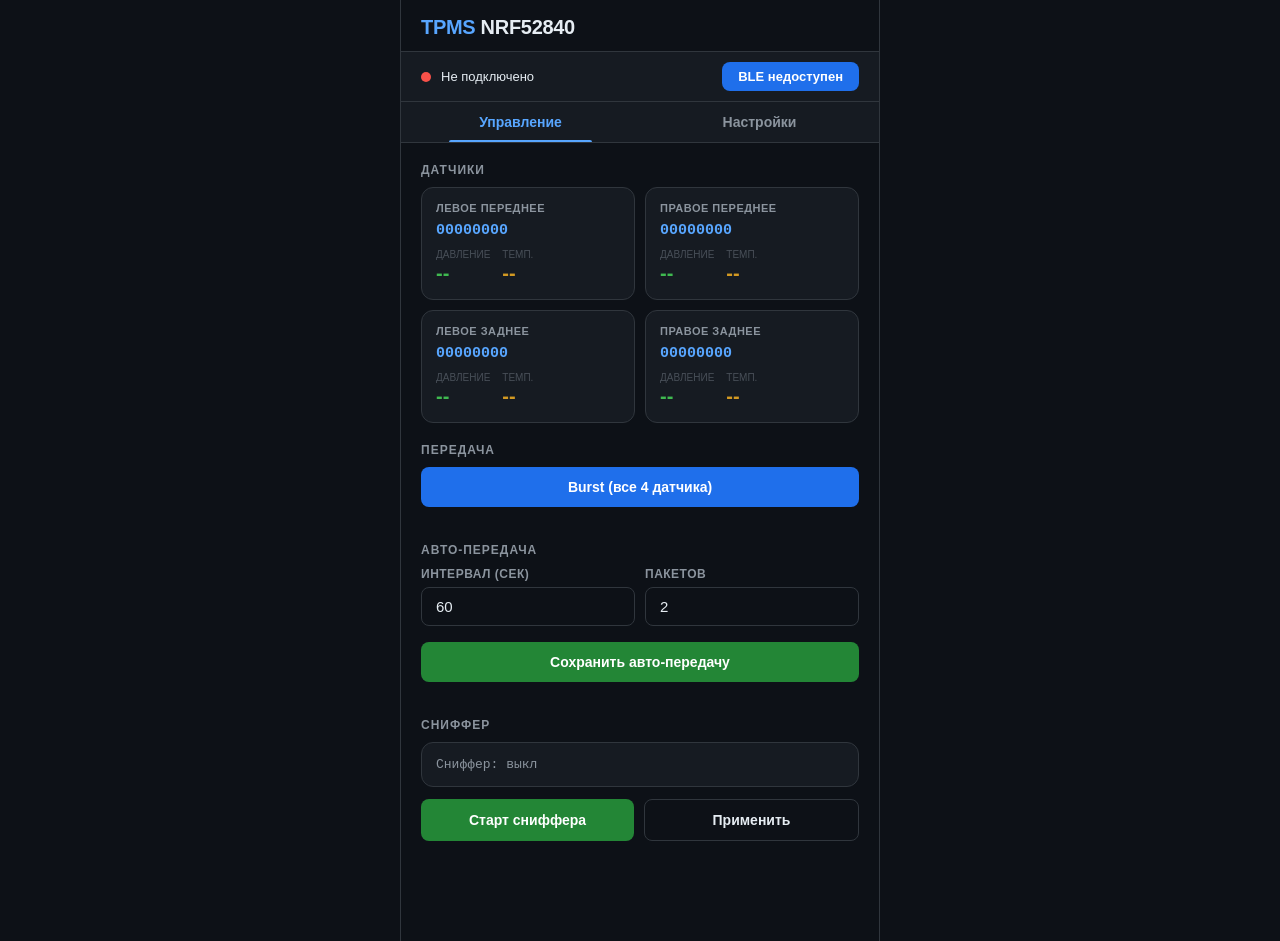
==== webapp/index.html @ eedc2eee "Add Web BLE PWA (Android/Chrome installable)" ====
<!DOCTYPE html>
<html lang="ru">
<head>
  <meta charset="UTF-8">
  <meta name="viewport" content="width=device-width, initial-scale=1.0, viewport-fit=cover, user-scalable=no">
  <meta name="theme-color" content="#0d1117">
  <meta name="apple-mobile-web-app-capable" content="yes">
  <meta name="apple-mobile-web-app-status-bar-style" content="black-translucent">
  <link rel="manifest" href="manifest.json">
  <link rel="apple-touch-icon" href="icons/icon-192.png">
  <link rel="icon" href="icons/icon.svg" type="image/svg+xml">
  <title>TPMS NRF52840</title>
  <link rel="stylesheet" href="style.css">
</head>
<body>
<div class="app-container">
  <!-- Header -->
  <div class="header">
    <h1><span>TPMS</span> NRF52840</h1>
  </div>

  <!-- Connection bar -->
  <div class="status-bar">
    <div class="dot" id="conn-dot"></div>
    <span id="conn-text">Не подключено</span>
    <button id="btn-scan">Поиск</button>
  </div>

  <!-- iOS warning -->
  <div id="ios-warning" class="ios-warning">
    <strong>Внимание: iOS не поддерживает Web Bluetooth</strong>
    Safari/Apple не реализовала Web Bluetooth API. Это приложение работает только в Chrome/Edge на Android и десктопе. Для iPhone нужно нативное приложение.
  </div>

  <!-- Tabs -->
  <div class="tabs">
    <button class="tab active" data-tab="main">Управление</button>
    <button class="tab" data-tab="settings">Настройки</button>
  </div>

  <!-- Page: Main -->
  <div class="page active" id="page-main">
    <div class="section-title">Датчики</div>
    <div class="sensors-grid">
      <div class="sensor-card" id="sensor-0">
        <div class="s-title">Левое переднее</div>
        <div class="s-id">00000000</div>
        <div class="s-values">
          <div class="s-val s-pressure"><small>Давление</small><span>--</span></div>
          <div class="s-val s-temp"><small>Темп.</small><span>--</span></div>
        </div>
      </div>
      <div class="sensor-card" id="sensor-1">
        <div class="s-title">Правое переднее</div>
        <div class="s-id">00000000</div>
        <div class="s-values">
          <div class="s-val s-pressure"><small>Давление</small><span>--</span></div>
          <div class="s-val s-temp"><small>Темп.</small><span>--</span></div>
        </div>
      </div>
      <div class="sensor-card" id="sensor-2">
        <div class="s-title">Левое заднее</div>
        <div class="s-id">00000000</div>
        <div class="s-values">
          <div class="s-val s-pressure"><small>Давление</small><span>--</span></div>
          <div class="s-val s-temp"><small>Темп.</small><span>--</span></div>
        </div>
      </div>
      <div class="sensor-card" id="sensor-3">
        <div class="s-title">Правое заднее</div>
        <div class="s-id">00000000</div>
        <div class="s-values">
          <div class="s-val s-pressure"><small>Давление</small><span>--</span></div>
          <div class="s-val s-temp"><small>Темп.</small><span>--</span></div>
        </div>
      </div>
    </div>

    <div class="section-title">Передача</div>
    <button class="btn btn-primary" id="btn-burst">Burst (все 4 датчика)</button>

    <div style="height:16px"></div>

    <div class="section-title">Авто-передача</div>
    <div class="form-row">
      <div class="form-group">
        <label>Интервал (сек)</label>
        <input type="number" id="input-interval" value="60" min="1">
      </div>
      <div class="form-group">
        <label>Пакетов</label>
        <input type="number" id="input-packets" value="2" min="1" max="20">
      </div>
    </div>
    <button class="btn btn-green" id="btn-save-autotx">Сохранить авто-передачу</button>

    <div style="height:16px"></div>

    <div class="section-title">Сниффер</div>
    <div class="sniff-status" id="sniff-status">Сниффер: выкл</div>
    <div class="btn-row">
      <button class="btn btn-green" id="btn-sniff-toggle">Старт сниффера</button>
      <button class="btn btn-outline" id="btn-sniff-apply">Применить</button>
    </div>
  </div>

  <!-- Page: Settings -->
  <div class="page" id="page-settings">
    <div class="section-title">Батарея</div>
    <div class="battery-block">
      <div class="battery-header">
        <div class="battery-icon">
          <div class="battery-fill" style="width:0%"></div>
        </div>
        <span class="battery-pct">--</span>
      </div>
      <div class="battery-details">Нет данных</div>
    </div>

    <div class="section-title">Калибровка АКБ</div>
    <div class="form-row">
      <div class="form-group">
        <label>Реальное напряжение (мВ)</label>
        <input type="number" id="input-batt-cal" placeholder="напр. 4100">
      </div>
      <div style="display:flex;align-items:flex-end;gap:8px">
        <button class="btn btn-primary" id="btn-batt-cal" style="width:auto;padding:10px 16px">Калибр.</button>
        <button class="btn btn-red" id="btn-reset-cal" style="width:auto;padding:10px 16px">Сброс</button>
      </div>
    </div>

    <div class="section-title">Калькулятор ресурса АКБ</div>
    <div class="form-group">
      <label>Емкость АКБ (мАч)</label>
      <input type="number" id="input-capacity" value="850" min="100">
    </div>
    <button class="btn btn-outline" id="btn-calc-batt">Рассчитать</button>
    <div class="calc-result" id="calc-result">Заполните емкость АКБ, интервал и кол-во пакетов</div>

    <div style="height:16px"></div>

    <div class="section-title">Частота радиомодуля</div>
    <div class="radio-group">
      <div class="radio-btn freq-btn" data-freq="315">315 МГц</div>
      <div class="radio-btn freq-btn active" data-freq="433">433 МГц</div>
    </div>
    <button class="btn btn-primary" id="btn-save-freq">Сохранить частоту</button>

    <div style="height:16px"></div>

    <div class="section-title">Лицензия</div>
    <div class="license-badge license-inactive" id="license-badge">Лицензия не активна</div>
    <div class="form-group">
      <label>Ключ активации</label>
      <input type="text" id="input-license" maxlength="8" placeholder="8 символов">
    </div>
    <button class="btn btn-green" id="btn-activate">Активировать</button>

    <div style="height:16px"></div>

    <div class="section-title">Лог</div>
    <div id="log"></div>
  </div>

  <!-- Sensor Editor Modal -->
  <div class="modal-overlay" id="modal-overlay">
    <div class="modal">
      <h3 id="editor-title">Датчик</h3>
      <div class="form-group">
        <label>ID датчика</label>
        <input type="text" id="editor-id" maxlength="8" placeholder="00000000">
      </div>
      <div class="form-row">
        <div class="form-group">
          <label>Давление (кПа)</label>
          <input type="number" id="editor-pressure" placeholder="230">
        </div>
        <div class="form-group">
          <label>Температура (°C)</label>
          <input type="number" id="editor-temp" placeholder="20">
        </div>
      </div>
      <label class="toggle">
        <input type="checkbox" id="editor-enabled" checked>
        <span class="slider"></span>
        Датчик включен
      </label>
      <div class="btn-row">
        <button class="btn btn-outline" id="editor-cancel">Отмена</button>
        <button class="btn btn-green" id="editor-save">Сохранить</button>
      </div>
      <button class="btn btn-outline" id="editor-close" style="margin-top:8px">Закрыть</button>
    </div>
  </div>
</div>

<script src="app.js"></script>
</body>
</html>
---- webapp/style.css ----
:root {
  --bg: #0d1117;
  --surface: #161b22;
  --surface2: #1c2129;
  --border: #30363d;
  --text: #e6edf3;
  --text2: #8b949e;
  --text3: #484f58;
  --accent: #58a6ff;
  --accent2: #1f6feb;
  --green: #3fb950;
  --green2: #238636;
  --red: #f85149;
  --orange: #d29922;
  --radius: 12px;
  --radius-sm: 8px;
}

* { margin:0; padding:0; box-sizing:border-box; }

body {
  font-family: -apple-system, BlinkMacSystemFont, 'Segoe UI', Roboto, sans-serif;
  background: var(--bg);
  color: var(--text);
  min-height: 100vh;
  overflow-x: hidden;
  -webkit-tap-highlight-color: transparent;
}

.header {
  padding: 16px 20px 12px;
  border-bottom: 1px solid var(--border);
  display: flex;
  align-items: center;
  gap: 12px;
}

.header h1 {
  font-size: 20px;
  font-weight: 700;
  letter-spacing: -0.3px;
}

.header h1 span { color: var(--accent); }

.status-bar {
  padding: 10px 20px;
  display: flex;
  align-items: center;
  gap: 10px;
  font-size: 13px;
  background: var(--surface);
  border-bottom: 1px solid var(--border);
}

.dot {
  width: 10px; height: 10px;
  border-radius: 50%;
  background: var(--red);
  flex-shrink: 0;
  transition: background 0.3s;
}

.dot.connected { background: var(--green); animation: pulse 1.5s ease-in-out infinite; }
.dot.scanning { background: var(--orange); animation: pulse 0.8s ease-in-out infinite; }

@keyframes pulse {
  0%,100% { opacity:1; transform:scale(1); }
  50% { opacity:0.4; transform:scale(0.85); }
}

#conn-text { flex:1; }

#btn-scan {
  background: var(--accent2);
  color: #fff;
  border: none;
  padding: 7px 16px;
  border-radius: var(--radius-sm);
  font-size: 13px;
  font-weight: 600;
  cursor: pointer;
  white-space: nowrap;
  transition: background 0.15s, transform 0.1s;
}
#btn-scan:active { transform: scale(0.95); background: var(--accent); }

.tabs {
  display: flex;
  border-bottom: 1px solid var(--border);
  background: var(--surface);
}

.tab {
  flex: 1;
  padding: 12px;
  text-align: center;
  font-size: 14px;
  font-weight: 600;
  color: var(--text2);
  border: none;
  background: none;
  cursor: pointer;
  position: relative;
  transition: color 0.2s;
}
.tab.active { color: var(--accent); }
.tab.active::after {
  content: '';
  position: absolute;
  bottom: 0; left: 20%; right: 20%;
  height: 2px;
  background: var(--accent);
  border-radius: 2px 2px 0 0;
}

.page { display: none; padding: 16px 20px 100px; }
.page.active { display: block; }

.section-title {
  font-size: 12px;
  font-weight: 700;
  text-transform: uppercase;
  letter-spacing: 1px;
  color: var(--text2);
  margin: 20px 0 10px;
}
.section-title:first-child { margin-top: 4px; }

/* Sensor cards */
.sensors-grid {
  display: grid;
  grid-template-columns: 1fr 1fr;
  gap: 10px;
}

.sensor-card {
  background: var(--surface);
  border: 1px solid var(--border);
  border-radius: var(--radius);
  padding: 14px;
  cursor: pointer;
  transition: transform 0.15s, border-color 0.2s;
  position: relative;
  overflow: hidden;
}
.sensor-card:active { transform: scale(0.97); }
.sensor-card:hover { border-color: var(--accent); }
.sensor-card.disabled { opacity: 0.45; }
.sensor-card.disabled::after {
  content: 'ВЫКЛ';
  position: absolute;
  top: 8px; right: 8px;
  font-size: 9px;
  font-weight: 700;
  color: var(--red);
  background: rgba(248,81,73,0.12);
  padding: 2px 6px;
  border-radius: 4px;
}

.sensor-card .s-title {
  font-size: 11px;
  font-weight: 700;
  text-transform: uppercase;
  letter-spacing: 0.5px;
  color: var(--text2);
  margin-bottom: 8px;
}
.sensor-card .s-id {
  font-size: 15px;
  font-weight: 700;
  font-family: 'Courier New', monospace;
  color: var(--accent);
  margin-bottom: 10px;
  word-break: break-all;
}
.sensor-card .s-values {
  display: flex;
  gap: 12px;
}
.sensor-card .s-val {
  display: flex;
  flex-direction: column;
  gap: 2px;
}
.sensor-card .s-val small {
  font-size: 10px;
  color: var(--text3);
  text-transform: uppercase;
}
.sensor-card .s-val span {
  font-size: 20px;
  font-weight: 700;
}
.s-pressure span { color: var(--green); }
.s-temp span { color: var(--orange); }

/* Buttons */
.btn {
  display: inline-flex;
  align-items: center;
  justify-content: center;
  gap: 8px;
  padding: 12px 20px;
  border-radius: var(--radius-sm);
  font-size: 14px;
  font-weight: 600;
  border: none;
  cursor: pointer;
  transition: background 0.15s, transform 0.1s;
  width: 100%;
}
.btn:active { transform: scale(0.97); }
.btn-primary { background: var(--accent2); color: #fff; }
.btn-primary:hover { background: var(--accent); }
.btn-green { background: var(--green2); color: #fff; }
.btn-green:hover { background: var(--green); }
.btn-red { background: rgba(248,81,73,0.15); color: var(--red); }
.btn-red:hover { background: rgba(248,81,73,0.25); }
.btn-outline {
  background: transparent;
  border: 1px solid var(--border);
  color: var(--text);
}
.btn-outline:hover { border-color: var(--accent); color: var(--accent); }

.btn-row {
  display: flex;
  gap: 10px;
}
.btn-row .btn { width: auto; flex: 1; }

/* Forms */
.form-group {
  margin-bottom: 16px;
}
.form-group label {
  display: block;
  font-size: 12px;
  font-weight: 600;
  color: var(--text2);
  margin-bottom: 6px;
  text-transform: uppercase;
  letter-spacing: 0.5px;
}
.form-row {
  display: flex;
  gap: 10px;
}
.form-row .form-group { flex: 1; }

input[type="text"], input[type="number"] {
  width: 100%;
  padding: 10px 14px;
  background: var(--bg);
  border: 1px solid var(--border);
  border-radius: var(--radius-sm);
  color: var(--text);
  font-size: 15px;
  font-family: inherit;
   transition: border-color 0.2s;
  outline: none;
}
input:focus { border-color: var(--accent); }

.radio-group {
  display: flex;
  gap: 10px;
  margin-bottom: 16px;
}
.radio-btn {
  flex: 1;
  padding: 10px;
  text-align: center;
  background: var(--bg);
  border: 2px solid var(--border);
  border-radius: var(--radius-sm);
  cursor: pointer;
  font-size: 14px;
  font-weight: 600;
  transition: all 0.15s;
  color: var(--text2);
}
.radio-btn.active {
  border-color: var(--accent);
  color: var(--accent);
  background: rgba(88,166,255,0.08);
}

/* Sniffer */
.sniff-status {
  background: var(--surface);
  border: 1px solid var(--border);
  border-radius: var(--radius);
  padding: 14px;
  font-size: 13px;
  color: var(--text2);
  margin-bottom: 12px;
  white-space: pre-line;
  max-height: 150px;
  overflow-y: auto;
  font-family: 'Courier New', monospace;
}

/* Log */
#log {
  background: var(--surface);
  border: 1px solid var(--border);
  border-radius: var(--radius);
  padding: 12px;
  font-family: 'Courier New', monospace;
  font-size: 12px;
  line-height: 1.6;
  color: var(--text2);
  max-height: 220px;
  overflow-y: auto;
  white-space: pre-wrap;
  word-break: break-all;
}
#log .log-tx { color: var(--orange); }
#log .log-pkt { color: var(--accent); }
#log .log-err { color: var(--red); }

/* Battery */
.battery-block {
  background: var(--surface);
  border: 1px solid var(--border);
  border-radius: var(--radius);
  padding: 14px;
  margin-bottom: 16px;
}
.battery-header {
  display: flex;
  align-items: center;
  gap: 12px;
  margin-bottom: 10px;
}
.battery-icon {
  width: 48px; height: 24px;
  border: 2px solid var(--green);
  border-radius: 4px;
  position: relative;
  flex-shrink: 0;
}
.battery-icon::after {
  content: '';
  position: absolute;
  right: -6px; top: 4px;
  width: 4px; height: 12px;
  background: var(--green);
  border-radius: 0 2px 2px 0;
}
.battery-fill {
  position: absolute;
  left: 2px; top: 2px; bottom: 2px;
  background: var(--green);
  border-radius: 2px;
  transition: width 0.3s;
}
.battery-icon.usb .battery-fill {
  background: var(--accent);
}
.battery-icon.low .battery-fill {
  background: var(--red);
}
.battery-icon.low { border-color: var(--red); }
.battery-icon.usb { border-color: var(--accent); }
.battery-icon.usb::after { background: var(--accent); }
.battery-pct {
  font-size: 18px;
  font-weight: 700;
}
.battery-details {
  font-size: 12px;
  color: var(--text2);
  line-height: 1.7;
}

/* Modal */
.modal-overlay {
  display: none;
  position: fixed;
  inset: 0;
  background: rgba(0,0,0,0.6);
  z-index: 100;
  align-items: flex-end;
  justify-content: center;
}
.modal-overlay.open { display: flex; }
.modal {
  background: var(--surface);
  border-radius: var(--radius) var(--radius) 0 0;
  padding: 20px;
  width: 100%;
  max-width: 500px;
  max-height: 80vh;
  overflow-y: auto;
  animation: slideUp 0.25s ease;
}
@keyframes slideUp {
  from { transform: translateY(100%); }
  to { transform: translateY(0); }
}
.modal h3 {
  font-size: 17px;
  margin-bottom: 16px;
}
.modal .btn-row { margin-top: 16px; }

/* Checkbox toggle */
.toggle {
  display: flex;
  align-items: center;
  gap: 10px;
  cursor: pointer;
  font-size: 14px;
  margin-bottom: 14px;
}
.toggle input { display: none; }
.toggle .slider {
  width: 44px; height: 24px;
  background: var(--border);
  border-radius: 12px;
  position: relative;
  transition: background 0.2s;
  flex-shrink: 0;
}
.toggle input:checked + .slider { background: var(--green2); }
.toggle .slider::after {
  content: '';
  position: absolute;
  top: 2px; left: 2px;
  width: 20px; height: 20px;
  background: #fff;
  border-radius: 50%;
  transition: transform 0.2s;
}
.toggle input:checked + .slider::after { transform: translateX(20px); }

/* Responsive */
@media (min-width: 600px) {
  body { display: flex; justify-content: center; }
  .app-container { max-width: 480px; width: 100%; border-left: 1px solid var(--border); border-right: 1px solid var(--border); min-height: 100vh; }
}

/* Warning banner */
.ios-warning {
  background: rgba(210,153,34,0.12);
  border: 1px solid rgba(210,153,34,0.3);
  border-radius: var(--radius-sm);
  padding: 12px 16px;
  font-size: 13px;
  color: var(--orange);
  margin-bottom: 16px;
  display: none;
}
.ios-warning.show { display: block; }
.ios-warning strong { display: block; margin-bottom: 4px; }

.license-badge {
  display: inline-block;
  padding: 4px 10px;
  border-radius: 4px;
  font-size: 12px;
  font-weight: 700;
  margin-bottom: 12px;
}
.license-active { background: rgba(63,185,80,0.12); color: var(--green); }
.license-inactive { background: rgba(210,153,34,0.12); color: var(--orange); }

.calc-result {
  background: var(--bg);
  border: 1px solid var(--border);
  border-radius: var(--radius-sm);
  padding: 12px;
  font-size: 13px;
  color: var(--text2);
  margin-top: 10px;
  white-space: pre-line;
  font-family: 'Courier New', monospace;
}
.calc-result.good { color: var(--green); border-color: var(--green2); }
.calc-result.bad { color: var(--red); }
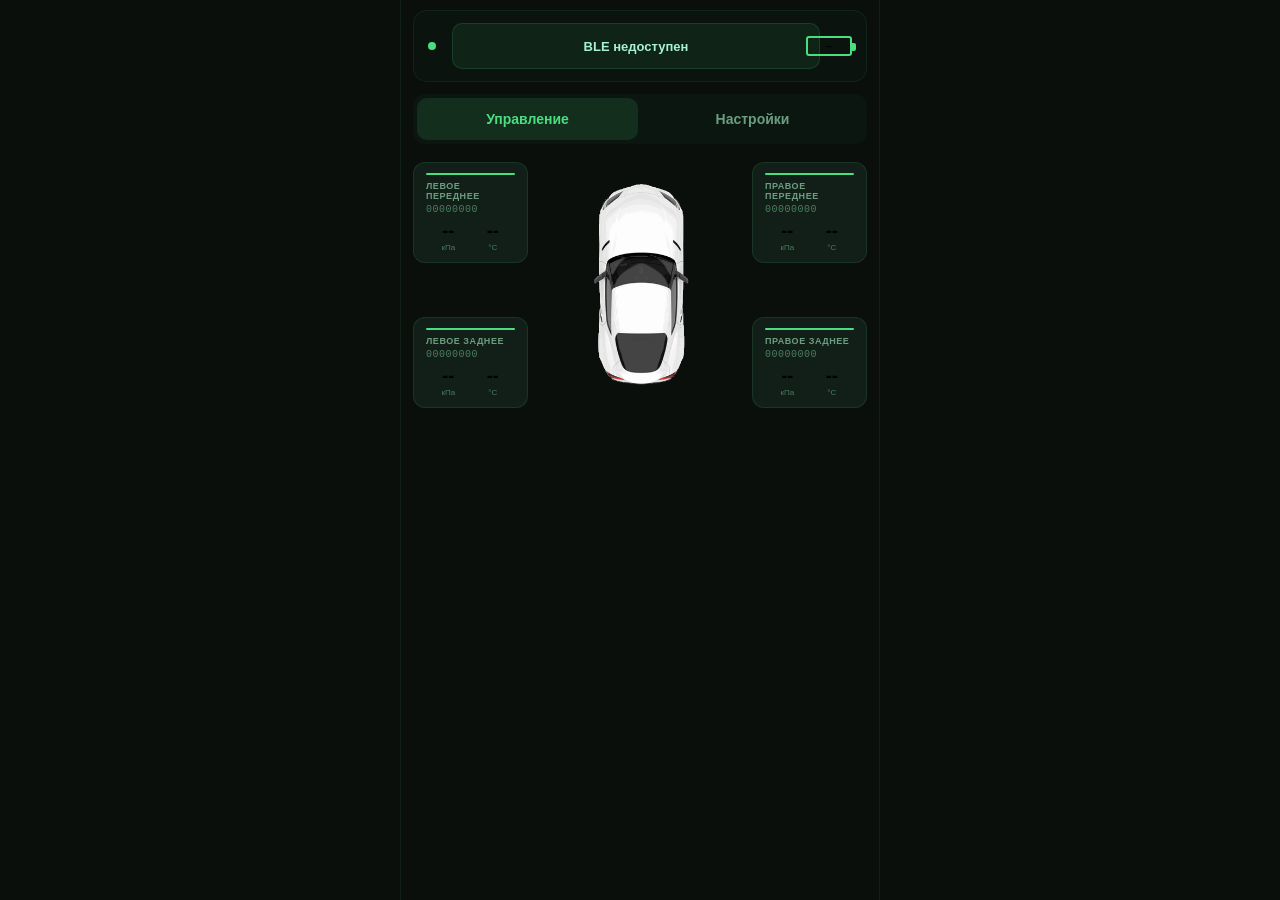
==== commit 51b266a5: "feat(webapp): replicate Android app design - green dark theme, car view with 4 sensor cards, section" ====
--- a/webapp/index.html
+++ b/webapp/index.html
@@ -3,27 +3,29 @@
 <head>
   <meta charset="UTF-8">
   <meta name="viewport" content="width=device-width, initial-scale=1.0, viewport-fit=cover, user-scalable=no">
-  <meta name="theme-color" content="#0d1117">
+  <meta name="theme-color" content="#0A0F0C">
   <meta name="apple-mobile-web-app-capable" content="yes">
   <meta name="apple-mobile-web-app-status-bar-style" content="black-translucent">
   <link rel="manifest" href="manifest.json">
-  <link rel="apple-touch-icon" href="icons/icon-192.png">
-  <link rel="icon" href="icons/icon.svg" type="image/svg+xml">
+  <link rel="apple-touch-icon" href="icon-192.png">
+  <link rel="icon" href="icon.svg" type="image/svg+xml">
   <title>TPMS NRF52840</title>
   <link rel="stylesheet" href="style.css">
 </head>
 <body>
 <div class="app-container">
-  <!-- Header -->
+
+  <!-- HEADER -->
   <div class="header">
-    <h1><span>TPMS</span> NRF52840</h1>
-  </div>
-
-  <!-- Connection bar -->
-  <div class="status-bar">
-    <div class="dot" id="conn-dot"></div>
-    <span id="conn-text">Не подключено</span>
-    <button id="btn-scan">Поиск</button>
+    <div class="header-status">
+      <div class="dot" id="conn-dot"></div>
+      <span id="conn-text">Поиск устройства...</span>
+      <button id="btn-scan" class="btn btn-secondary btn-scan">Поиск</button>
+    </div>
+    <div class="battery-icon" id="header-battery">
+      <div class="battery-fill" style="width:0%"></div>
+      <span class="battery-label">--</span>
+    </div>
   </div>
 
   <!-- iOS warning -->
@@ -32,137 +34,138 @@
     Safari/Apple не реализовала Web Bluetooth API. Это приложение работает только в Chrome/Edge на Android и десктопе. Для iPhone нужно нативное приложение.
   </div>
 
-  <!-- Tabs -->
+  <!-- TABS -->
   <div class="tabs">
     <button class="tab active" data-tab="main">Управление</button>
     <button class="tab" data-tab="settings">Настройки</button>
   </div>
 
-  <!-- Page: Main -->
+  <!-- PAGE: MAIN -->
   <div class="page active" id="page-main">
-    <div class="section-title">Датчики</div>
-    <div class="sensors-grid">
-      <div class="sensor-card" id="sensor-0">
+    <div class="car-stage">
+      <img src="car_top.png" class="car-img" alt="Car top view">
+      <div class="sensor-card sensor-fl" data-idx="0">
+        <div class="sc-line"></div>
         <div class="s-title">Левое переднее</div>
         <div class="s-id">00000000</div>
         <div class="s-values">
-          <div class="s-val s-pressure"><small>Давление</small><span>--</span></div>
-          <div class="s-val s-temp"><small>Темп.</small><span>--</span></div>
-        </div>
-      </div>
-      <div class="sensor-card" id="sensor-1">
+          <div class="s-val s-pressure"><span>--</span><small>кПа</small></div>
+          <div class="s-val s-temp"><span>--</span><small>°C</small></div>
+        </div>
+      </div>
+      <div class="sensor-card sensor-fr" data-idx="1">
+        <div class="sc-line"></div>
         <div class="s-title">Правое переднее</div>
         <div class="s-id">00000000</div>
         <div class="s-values">
-          <div class="s-val s-pressure"><small>Давление</small><span>--</span></div>
-          <div class="s-val s-temp"><small>Темп.</small><span>--</span></div>
-        </div>
-      </div>
-      <div class="sensor-card" id="sensor-2">
+          <div class="s-val s-pressure"><span>--</span><small>кПа</small></div>
+          <div class="s-val s-temp"><span>--</span><small>°C</small></div>
+        </div>
+      </div>
+      <div class="sensor-card sensor-rl" data-idx="2">
+        <div class="sc-line"></div>
         <div class="s-title">Левое заднее</div>
         <div class="s-id">00000000</div>
         <div class="s-values">
-          <div class="s-val s-pressure"><small>Давление</small><span>--</span></div>
-          <div class="s-val s-temp"><small>Темп.</small><span>--</span></div>
-        </div>
-      </div>
-      <div class="sensor-card" id="sensor-3">
+          <div class="s-val s-pressure"><span>--</span><small>кПа</small></div>
+          <div class="s-val s-temp"><span>--</span><small>°C</small></div>
+        </div>
+      </div>
+      <div class="sensor-card sensor-rr" data-idx="3">
+        <div class="sc-line"></div>
         <div class="s-title">Правое заднее</div>
         <div class="s-id">00000000</div>
         <div class="s-values">
-          <div class="s-val s-pressure"><small>Давление</small><span>--</span></div>
-          <div class="s-val s-temp"><small>Темп.</small><span>--</span></div>
-        </div>
-      </div>
-    </div>
-
-    <div class="section-title">Передача</div>
-    <button class="btn btn-primary" id="btn-burst">Burst (все 4 датчика)</button>
-
-    <div style="height:16px"></div>
-
-    <div class="section-title">Авто-передача</div>
-    <div class="form-row">
-      <div class="form-group">
-        <label>Интервал (сек)</label>
-        <input type="number" id="input-interval" value="60" min="1">
-      </div>
-      <div class="form-group">
-        <label>Пакетов</label>
-        <input type="number" id="input-packets" value="2" min="1" max="20">
-      </div>
-    </div>
-    <button class="btn btn-green" id="btn-save-autotx">Сохранить авто-передачу</button>
-
-    <div style="height:16px"></div>
-
-    <div class="section-title">Сниффер</div>
-    <div class="sniff-status" id="sniff-status">Сниффер: выкл</div>
-    <div class="btn-row">
-      <button class="btn btn-green" id="btn-sniff-toggle">Старт сниффера</button>
-      <button class="btn btn-outline" id="btn-sniff-apply">Применить</button>
-    </div>
-  </div>
-
-  <!-- Page: Settings -->
+          <div class="s-val s-pressure"><span>--</span><small>кПа</small></div>
+          <div class="s-val s-temp"><span>--</span><small>°C</small></div>
+        </div>
+      </div>
+    </div>
+  </div>
+
+  <!-- PAGE: SETTINGS -->
   <div class="page" id="page-settings">
-    <div class="section-title">Батарея</div>
-    <div class="battery-block">
-      <div class="battery-header">
-        <div class="battery-icon">
-          <div class="battery-fill" style="width:0%"></div>
-        </div>
-        <span class="battery-pct">--</span>
-      </div>
-      <div class="battery-details">Нет данных</div>
-    </div>
-
-    <div class="section-title">Калибровка АКБ</div>
-    <div class="form-row">
-      <div class="form-group">
-        <label>Реальное напряжение (мВ)</label>
-        <input type="number" id="input-batt-cal" placeholder="напр. 4100">
-      </div>
-      <div style="display:flex;align-items:flex-end;gap:8px">
-        <button class="btn btn-primary" id="btn-batt-cal" style="width:auto;padding:10px 16px">Калибр.</button>
-        <button class="btn btn-red" id="btn-reset-cal" style="width:auto;padding:10px 16px">Сброс</button>
-      </div>
-    </div>
-
-    <div class="section-title">Калькулятор ресурса АКБ</div>
-    <div class="form-group">
-      <label>Емкость АКБ (мАч)</label>
-      <input type="number" id="input-capacity" value="850" min="100">
-    </div>
-    <button class="btn btn-outline" id="btn-calc-batt">Рассчитать</button>
-    <div class="calc-result" id="calc-result">Заполните емкость АКБ, интервал и кол-во пакетов</div>
-
-    <div style="height:16px"></div>
-
-    <div class="section-title">Частота радиомодуля</div>
-    <div class="radio-group">
-      <div class="radio-btn freq-btn" data-freq="315">315 МГц</div>
-      <div class="radio-btn freq-btn active" data-freq="433">433 МГц</div>
-    </div>
-    <button class="btn btn-primary" id="btn-save-freq">Сохранить частоту</button>
-
-    <div style="height:16px"></div>
-
-    <div class="section-title">Лицензия</div>
-    <div class="license-badge license-inactive" id="license-badge">Лицензия не активна</div>
-    <div class="form-group">
-      <label>Ключ активации</label>
-      <input type="text" id="input-license" maxlength="8" placeholder="8 символов">
-    </div>
-    <button class="btn btn-green" id="btn-activate">Активировать</button>
-
-    <div style="height:16px"></div>
-
-    <div class="section-title">Лог</div>
-    <div id="log"></div>
-  </div>
-
-  <!-- Sensor Editor Modal -->
+
+    <!-- ЧАСТОТА -->
+    <div class="section">
+      <div class="section-title">Частота</div>
+      <div class="radio-row">
+        <label class="radio-btn"><input type="radio" name="freq" class="freq-radio" value="315"> 315 МГц</label>
+        <label class="radio-btn"><input type="radio" name="freq" class="freq-radio" value="433" checked> 433 МГц</label>
+      </div>
+      <button class="btn btn-primary" id="btn-save-freq">Сохранить</button>
+    </div>
+
+    <!-- ЭМУЛЯТОР -->
+    <div class="section">
+      <div class="section-title">Эмулятор</div>
+      <div class="row">
+        <div class="field">
+          <label>Интервал, сек</label>
+          <input type="number" id="input-interval" value="900" min="1">
+        </div>
+        <div class="field">
+          <label>Пакетов/датчик</label>
+          <input type="number" id="input-packets" value="2" min="1" max="20">
+        </div>
+        <button class="btn btn-primary btn-burst" id="btn-burst">Burst</button>
+      </div>
+      <button class="btn btn-primary" id="btn-save-autotx">Сохранить</button>
+    </div>
+
+    <!-- СНИФФЕР -->
+    <div class="section">
+      <div class="section-title">Сниффер</div>
+      <div class="row">
+        <button class="btn btn-secondary" id="btn-sniff-toggle">Старт</button>
+        <button class="btn btn-primary" id="btn-sniff-apply">Применить</button>
+      </div>
+      <div class="mono" id="sniff-status">Сниффер: выкл</div>
+    </div>
+
+    <!-- БАТАРЕЯ -->
+    <div class="section">
+      <div class="section-title">Батарея</div>
+      <div class="row">
+        <div class="field">
+          <label>Реальное напряжение</label>
+          <input type="number" id="input-batt-cal" placeholder="3750">
+        </div>
+        <div class="field">
+          <label>Ёмкость АКБ, мАч</label>
+          <input type="number" id="input-capacity" value="850" min="100">
+        </div>
+      </div>
+      <div class="row">
+        <button class="btn btn-secondary" id="btn-batt-cal">Калибр.</button>
+        <button class="btn btn-danger" id="btn-reset-cal">Сброс</button>
+      </div>
+      <div class="mono muted" id="batt-details">Нет данных</div>
+      <div class="divider"></div>
+      <div class="mono accent" id="calc-result">Время работы от АКБ: —</div>
+    </div>
+
+    <!-- ЛОГ -->
+    <div class="section">
+      <div class="section-title">Лог</div>
+      <div class="log-box"><div id="log"></div></div>
+    </div>
+
+    <!-- ЛИЦЕНЗИЯ -->
+    <div class="section">
+      <div class="section-title">Лицензия</div>
+      <div id="lic-inputs">
+        <label>Ключ (8 hex)</label>
+        <input type="text" id="input-license" maxlength="8" placeholder="00000000">
+        <button class="btn btn-primary" id="btn-activate">Активировать</button>
+        <button class="btn btn-secondary btn-email" id="btn-license-email">Получить ключ по почте</button>
+      </div>
+      <div class="license-status" id="license-status">Без лицензии</div>
+    </div>
+
+  </div>
+
+  <!-- SENSOR EDITOR MODAL -->
   <div class="modal-overlay" id="modal-overlay">
     <div class="modal">
       <h3 id="editor-title">Датчик</h3>
@@ -170,12 +173,12 @@
         <label>ID датчика</label>
         <input type="text" id="editor-id" maxlength="8" placeholder="00000000">
       </div>
-      <div class="form-row">
-        <div class="form-group">
+      <div class="row">
+        <div class="field">
           <label>Давление (кПа)</label>
           <input type="number" id="editor-pressure" placeholder="230">
         </div>
-        <div class="form-group">
+        <div class="field">
           <label>Температура (°C)</label>
           <input type="number" id="editor-temp" placeholder="20">
         </div>
@@ -185,15 +188,15 @@
         <span class="slider"></span>
         Датчик включен
       </label>
-      <div class="btn-row">
-        <button class="btn btn-outline" id="editor-cancel">Отмена</button>
-        <button class="btn btn-green" id="editor-save">Сохранить</button>
-      </div>
-      <button class="btn btn-outline" id="editor-close" style="margin-top:8px">Закрыть</button>
+      <div class="row">
+        <button class="btn btn-secondary" id="editor-cancel">Отмена</button>
+        <button class="btn btn-primary" id="editor-save">Сохранить</button>
+      </div>
+      <button class="btn btn-cancel" id="editor-close" style="margin-top:8px">Закрыть</button>
     </div>
   </div>
 </div>
 
 <script src="app.js"></script>
 </body>
-</html>+</html>
--- a/webapp/style.css
+++ b/webapp/style.css
@@ -1,22 +1,22 @@
 :root {
-  --bg: #0d1117;
-  --surface: #161b22;
-  --surface2: #1c2129;
-  --border: #30363d;
-  --text: #e6edf3;
-  --text2: #8b949e;
-  --text3: #484f58;
-  --accent: #58a6ff;
-  --accent2: #1f6feb;
-  --green: #3fb950;
-  --green2: #238636;
-  --red: #f85149;
-  --orange: #d29922;
-  --radius: 12px;
-  --radius-sm: 8px;
+  --bg: #0A0F0C;
+  --bg-log: #050806;
+  --bg-editor: #0F1A14;
+  --bg-sensor: rgba(20, 35, 28, 0.85);
+  --accent: #4ADE80;
+  --accent-pressed: #3BBE6A;
+  --accent-text: #A7F3D0;
+  --text-primary: #E0F2E9;
+  --text-secondary: #6B9E7F;
+  --text-muted: #4A7C5F;
+  --danger: #FCA5A5;
+  --danger-bg: #EF4444;
+  --warning: #FBBD24;
 }
 
 * { margin:0; padding:0; box-sizing:border-box; }
+
+html, body { height:100%; }
 
 body {
   font-family: -apple-system, BlinkMacSystemFont, 'Segoe UI', Roboto, sans-serif;
@@ -27,357 +27,340 @@
   -webkit-tap-highlight-color: transparent;
 }
 
+.app-container { min-height: 100vh; }
+
+/* ===== HEADER ===== */
 .header {
-  padding: 16px 20px 12px;
-  border-bottom: 1px solid var(--border);
-  display: flex;
-  align-items: center;
-  gap: 12px;
-}
-
-.header h1 {
-  font-size: 20px;
-  font-weight: 700;
-  letter-spacing: -0.3px;
-}
-
-.header h1 span { color: var(--accent); }
-
-.status-bar {
-  padding: 10px 20px;
-  display: flex;
-  align-items: center;
+  display: flex;
+  align-items: center;
+  justify-content: space-between;
   gap: 10px;
+  background: rgba(74,222,128,0.02);
+  border: 1px solid rgba(74,222,128,0.08);
+  border-radius: 14px;
+  padding: 12px 14px;
+  margin: 10px 12px 0;
+}
+.header-status {
+  display: flex;
+  align-items: center;
+  gap: 8px;
+  flex: 1;
+  min-width: 0;
+}
+#conn-text {
+  flex: 1;
+  min-width: 0;
   font-size: 13px;
-  background: var(--surface);
-  border-bottom: 1px solid var(--border);
-}
-
+  font-weight: 700;
+  color: var(--accent);
+  white-space: nowrap;
+  overflow: hidden;
+  text-overflow: ellipsis;
+}
 .dot {
-  width: 10px; height: 10px;
+  width: 8px;
+  height: 8px;
   border-radius: 50%;
-  background: var(--red);
+  background: var(--accent);
   flex-shrink: 0;
   transition: background 0.3s;
 }
-
-.dot.connected { background: var(--green); animation: pulse 1.5s ease-in-out infinite; }
-.dot.scanning { background: var(--orange); animation: pulse 0.8s ease-in-out infinite; }
+.dot.connected { animation: pulse 1.5s ease-in-out infinite; }
+.dot.scanning { animation: pulse 0.8s ease-in-out infinite; }
+.dot.off { background: var(--danger-bg); }
 
 @keyframes pulse {
   0%,100% { opacity:1; transform:scale(1); }
   50% { opacity:0.4; transform:scale(0.85); }
 }
 
-#conn-text { flex:1; }
-
-#btn-scan {
-  background: var(--accent2);
-  color: #fff;
-  border: none;
-  padding: 7px 16px;
-  border-radius: var(--radius-sm);
-  font-size: 13px;
-  font-weight: 600;
-  cursor: pointer;
-  white-space: nowrap;
-  transition: background 0.15s, transform 0.1s;
-}
-#btn-scan:active { transform: scale(0.95); background: var(--accent); }
-
-.tabs {
-  display: flex;
-  border-bottom: 1px solid var(--border);
-  background: var(--surface);
-}
-
-.tab {
-  flex: 1;
-  padding: 12px;
-  text-align: center;
-  font-size: 14px;
-  font-weight: 600;
-  color: var(--text2);
-  border: none;
-  background: none;
-  cursor: pointer;
-  position: relative;
-  transition: color 0.2s;
-}
-.tab.active { color: var(--accent); }
-.tab.active::after {
-  content: '';
-  position: absolute;
-  bottom: 0; left: 20%; right: 20%;
-  height: 2px;
-  background: var(--accent);
-  border-radius: 2px 2px 0 0;
-}
-
-.page { display: none; padding: 16px 20px 100px; }
-.page.active { display: block; }
-
-.section-title {
+.btn-scan {
+  width: auto;
+  min-height: 30px;
+  padding: 5px 12px;
   font-size: 12px;
-  font-weight: 700;
-  text-transform: uppercase;
-  letter-spacing: 1px;
-  color: var(--text2);
-  margin: 20px 0 10px;
-}
-.section-title:first-child { margin-top: 4px; }
-
-/* Sensor cards */
-.sensors-grid {
-  display: grid;
-  grid-template-columns: 1fr 1fr;
-  gap: 10px;
-}
-
-.sensor-card {
-  background: var(--surface);
-  border: 1px solid var(--border);
-  border-radius: var(--radius);
-  padding: 14px;
-  cursor: pointer;
-  transition: transform 0.15s, border-color 0.2s;
-  position: relative;
-  overflow: hidden;
-}
-.sensor-card:active { transform: scale(0.97); }
-.sensor-card:hover { border-color: var(--accent); }
-.sensor-card.disabled { opacity: 0.45; }
-.sensor-card.disabled::after {
-  content: 'ВЫКЛ';
-  position: absolute;
-  top: 8px; right: 8px;
-  font-size: 9px;
-  font-weight: 700;
-  color: var(--red);
-  background: rgba(248,81,73,0.12);
-  padding: 2px 6px;
-  border-radius: 4px;
-}
-
-.sensor-card .s-title {
-  font-size: 11px;
-  font-weight: 700;
-  text-transform: uppercase;
-  letter-spacing: 0.5px;
-  color: var(--text2);
-  margin-bottom: 8px;
-}
-.sensor-card .s-id {
-  font-size: 15px;
-  font-weight: 700;
-  font-family: 'Courier New', monospace;
-  color: var(--accent);
-  margin-bottom: 10px;
-  word-break: break-all;
-}
-.sensor-card .s-values {
-  display: flex;
-  gap: 12px;
-}
-.sensor-card .s-val {
-  display: flex;
-  flex-direction: column;
-  gap: 2px;
-}
-.sensor-card .s-val small {
-  font-size: 10px;
-  color: var(--text3);
-  text-transform: uppercase;
-}
-.sensor-card .s-val span {
-  font-size: 20px;
-  font-weight: 700;
-}
-.s-pressure span { color: var(--green); }
-.s-temp span { color: var(--orange); }
-
-/* Buttons */
-.btn {
-  display: inline-flex;
-  align-items: center;
-  justify-content: center;
-  gap: 8px;
-  padding: 12px 20px;
-  border-radius: var(--radius-sm);
-  font-size: 14px;
-  font-weight: 600;
-  border: none;
-  cursor: pointer;
-  transition: background 0.15s, transform 0.1s;
-  width: 100%;
-}
-.btn:active { transform: scale(0.97); }
-.btn-primary { background: var(--accent2); color: #fff; }
-.btn-primary:hover { background: var(--accent); }
-.btn-green { background: var(--green2); color: #fff; }
-.btn-green:hover { background: var(--green); }
-.btn-red { background: rgba(248,81,73,0.15); color: var(--red); }
-.btn-red:hover { background: rgba(248,81,73,0.25); }
-.btn-outline {
-  background: transparent;
-  border: 1px solid var(--border);
-  color: var(--text);
-}
-.btn-outline:hover { border-color: var(--accent); color: var(--accent); }
-
-.btn-row {
-  display: flex;
-  gap: 10px;
-}
-.btn-row .btn { width: auto; flex: 1; }
-
-/* Forms */
-.form-group {
-  margin-bottom: 16px;
-}
-.form-group label {
-  display: block;
-  font-size: 12px;
-  font-weight: 600;
-  color: var(--text2);
-  margin-bottom: 6px;
-  text-transform: uppercase;
-  letter-spacing: 0.5px;
-}
-.form-row {
-  display: flex;
-  gap: 10px;
-}
-.form-row .form-group { flex: 1; }
-
-input[type="text"], input[type="number"] {
-  width: 100%;
-  padding: 10px 14px;
-  background: var(--bg);
-  border: 1px solid var(--border);
-  border-radius: var(--radius-sm);
-  color: var(--text);
-  font-size: 15px;
-  font-family: inherit;
-   transition: border-color 0.2s;
-  outline: none;
-}
-input:focus { border-color: var(--accent); }
-
-.radio-group {
-  display: flex;
-  gap: 10px;
-  margin-bottom: 16px;
-}
-.radio-btn {
-  flex: 1;
-  padding: 10px;
-  text-align: center;
-  background: var(--bg);
-  border: 2px solid var(--border);
-  border-radius: var(--radius-sm);
-  cursor: pointer;
-  font-size: 14px;
-  font-weight: 600;
-  transition: all 0.15s;
-  color: var(--text2);
-}
-.radio-btn.active {
-  border-color: var(--accent);
-  color: var(--accent);
-  background: rgba(88,166,255,0.08);
-}
-
-/* Sniffer */
-.sniff-status {
-  background: var(--surface);
-  border: 1px solid var(--border);
-  border-radius: var(--radius);
-  padding: 14px;
-  font-size: 13px;
-  color: var(--text2);
-  margin-bottom: 12px;
-  white-space: pre-line;
-  max-height: 150px;
-  overflow-y: auto;
-  font-family: 'Courier New', monospace;
-}
-
-/* Log */
-#log {
-  background: var(--surface);
-  border: 1px solid var(--border);
-  border-radius: var(--radius);
-  padding: 12px;
-  font-family: 'Courier New', monospace;
-  font-size: 12px;
-  line-height: 1.6;
-  color: var(--text2);
-  max-height: 220px;
-  overflow-y: auto;
-  white-space: pre-wrap;
-  word-break: break-all;
-}
-#log .log-tx { color: var(--orange); }
-#log .log-pkt { color: var(--accent); }
-#log .log-err { color: var(--red); }
-
-/* Battery */
-.battery-block {
-  background: var(--surface);
-  border: 1px solid var(--border);
-  border-radius: var(--radius);
-  padding: 14px;
-  margin-bottom: 16px;
-}
-.battery-header {
-  display: flex;
-  align-items: center;
-  gap: 12px;
-  margin-bottom: 10px;
-}
+  flex-shrink: 0;
+}
+
+/* Header battery icon */
 .battery-icon {
-  width: 48px; height: 24px;
-  border: 2px solid var(--green);
-  border-radius: 4px;
+  width: 46px;
+  height: 20px;
+  border: 2px solid var(--accent);
+  border-radius: 3px;
   position: relative;
   flex-shrink: 0;
 }
 .battery-icon::after {
   content: '';
   position: absolute;
-  right: -6px; top: 4px;
-  width: 4px; height: 12px;
-  background: var(--green);
+  right: -6px; top: 5px;
+  width: 4px; height: 8px;
+  background: var(--accent);
   border-radius: 0 2px 2px 0;
 }
 .battery-fill {
   position: absolute;
   left: 2px; top: 2px; bottom: 2px;
-  background: var(--green);
-  border-radius: 2px;
+  background: var(--accent);
+  border-radius: 1px;
   transition: width 0.3s;
 }
-.battery-icon.usb .battery-fill {
-  background: var(--accent);
-}
-.battery-icon.low .battery-fill {
-  background: var(--red);
-}
-.battery-icon.low { border-color: var(--red); }
+.battery-icon.operated .battery-fill { background: var(--warning); }
+.battery-icon.low .battery-fill { background: var(--danger-bg); }
 .battery-icon.usb { border-color: var(--accent); }
 .battery-icon.usb::after { background: var(--accent); }
-.battery-pct {
-  font-size: 18px;
-  font-weight: 700;
-}
-.battery-details {
+.battery-label {
+  position: absolute;
+  left: 0; right: 0; top: 50%;
+  transform: translateY(-50%);
+  text-align: center;
+  font-size: 9px;
+  font-weight: 700;
+  color: var(--text);
+}
+
+/* ===== TABS ===== */
+.tabs {
+  display: flex;
+  gap: 4px;
+  background: rgba(74,222,128,0.03);
+  border-radius: 12px;
+  padding: 4px;
+  margin: 12px 12px 6px;
+}
+.tab {
+  flex: 1;
+  min-height: 42px;
+  border: none;
+  background: transparent;
+  border-radius: 10px;
+  font-size: 14px;
+  font-weight: 700;
+  color: var(--text-secondary);
+  cursor: pointer;
+  transition: background 0.2s, color 0.2s;
+}
+.tab.active { background: rgba(74,222,128,0.12); color: var(--accent); }
+.tab:active { background: rgba(74,222,128,0.12); }
+
+/* ===== PAGES ===== */
+.page { display: none; padding: 8px 12px 40px; }
+.page.active { display: block; }
+
+/* ===== MAIN: CAR + SENSORS ===== */
+.car-stage {
+  position: relative;
+  display: flex;
+  justify-content: center;
+  padding: 8px 0;
+}
+.car-img { width: 190px; height: auto; pointer-events: none; }
+
+.sensor-card {
+  position: absolute;
+  width: 115px;
+  background: var(--bg-sensor);
+  border: 1px solid rgba(74,222,128,0.12);
+  border-radius: 12px;
+  padding: 10px 12px;
+  cursor: pointer;
+  user-select: none;
+  transition: transform 0.15s, border-color 0.2s, background 0.2s;
+}
+.sensor-card:active { background: rgba(74,222,128,0.14); border-color: var(--accent); transform: scale(1.03); }
+.sensor-card.disabled { opacity: 0.45; }
+.sensor-fl { top: 4px; left: 0; }
+.sensor-fr { top: 4px; right: 0; }
+.sensor-rl { bottom: 4px; left: 0; }
+.sensor-rr { bottom: 4px; right: 0; }
+
+.sc-line {
+  height: 2px;
+  background: var(--accent);
+  border-radius: 1px;
+  margin-bottom: 6px;
+}
+.sensor-card .s-title {
+  font-size: 9px;
+  font-weight: 700;
+  text-transform: uppercase;
+  letter-spacing: 0.06em;
+  color: var(--text-secondary);
+  margin-bottom: 3px;
+}
+.sensor-card .s-id {
+  font-family: 'Consolas', 'Courier New', monospace;
+  font-size: 10px;
+  color: var(--text-muted);
+  letter-spacing: 0.05em;
+  margin-bottom: 6px;
+  word-break: break-all;
+}
+.sensor-card .s-values { display: flex; }
+.sensor-card .s-val {
+  flex: 1;
+  display: flex;
+  flex-direction: column;
+  align-items: center;
+  gap: 1px;
+}
+.sensor-card .s-val span { font-size: 18px; font-weight: 700; color: var(--text); }
+.sensor-card .s-val small { font-size: 8px; color: var(--text-muted); }
+.s-pressure span { color: var(--accent); }
+.s-temp span { color: var(--warning); }
+
+/* ===== SECTIONS ===== */
+.section {
+  background: rgba(74,222,128,0.02);
+  border: 1px solid rgba(74,222,128,0.08);
+  border-radius: 16px;
+  padding: 14px;
+  margin-bottom: 10px;
+}
+.section-title {
+  font-size: 10px;
+  font-weight: 700;
+  text-transform: uppercase;
+  letter-spacing: 0.1em;
+  color: var(--text-secondary);
+  margin-bottom: 10px;
+}
+.row { display: flex; gap: 8px; align-items: flex-end; }
+.field { flex: 1; min-width: 0; }
+.field label {
+  display: block;
+  font-size: 11px;
+  color: var(--text-secondary);
+  margin-bottom: 4px;
+}
+.mono {
+  font-family: 'Consolas', 'Courier New', monospace;
+  font-size: 11px;
+  line-height: 1.6;
+  margin-top: 10px;
+  white-space: pre-line;
+  color: var(--accent-text);
+}
+.mono.muted { color: var(--text-muted); }
+.mono.accent { color: var(--accent-text); }
+.divider {
+  height: 1px;
+  background: rgba(74,222,128,0.08);
+  margin: 12px 0 8px;
+}
+
+/* ===== INPUTS ===== */
+input[type="text"], input[type="number"] {
+  width: 100%;
+  height: 44px;
+  padding: 0 12px;
+  background: rgba(74,222,128,0.04);
+  border: 1px solid rgba(74,222,128,0.12);
+  border-radius: 8px;
+  color: var(--text);
+  font-size: 14px;
+  font-family: inherit;
+  outline: none;
+  transition: border-color 0.2s;
+}
+input:focus { border-color: var(--accent); }
+input::placeholder { color: var(--text-muted); }
+
+input[type="radio"] { accent-color: var(--accent); }
+.radio-row { display: flex; gap: 24px; align-items: center; margin-bottom: 4px; }
+.radio-btn {
+  display: flex;
+  align-items: center;
+  gap: 8px;
+  font-size: 14px;
+  color: var(--text);
+  cursor: pointer;
+}
+
+/* ===== BUTTONS ===== */
+.btn {
+  display: inline-flex;
+  align-items: center;
+  justify-content: center;
+  gap: 8px;
+  width: 100%;
+  min-height: 46px;
+  border: none;
+  border-radius: 10px;
+  font-size: 13px;
+  font-weight: 700;
+  cursor: pointer;
+  text-decoration: none;
+  transition: background 0.15s, transform 0.1s, border-color 0.15s;
+  -webkit-tap-highlight-color: transparent;
+}
+.btn:active { transform: scale(0.97); }
+.btn-burst { flex: 0 0 80px; min-height: 44px; }
+.btn-email { min-height: 40px; margin-top: 8px; }
+
+.btn-primary { background: var(--accent); color: var(--bg); }
+.btn-primary:active { background: var(--accent-pressed); }
+
+.btn-secondary {
+  background: rgba(74,222,128,0.08);
+  border: 1px solid rgba(74,222,128,0.15);
+  color: var(--accent-text);
+}
+.btn-secondary:active { background: rgba(74,222,128,0.14); }
+
+.btn-danger {
+  background: rgba(239,68,68,0.12);
+  border: 1px solid rgba(239,68,68,0.2);
+  color: var(--danger);
+}
+.btn-danger:active { background: rgba(239,68,68,0.2); }
+
+.btn-cancel {
+  background: rgba(74,222,128,0.05);
+  border: 1px solid rgba(74,222,128,0.1);
+  color: var(--accent-text);
+}
+
+/* ===== LOG ===== */
+.log-box {
+  background: var(--bg_log);
+  border: 1px solid rgba(74,222,128,0.08);
+  border-radius: 12px;
+  height: 220px;
+  overflow-y: auto;
+  padding: 6px;
+}
+#log {
+  font-family: 'Consolas', 'Courier New', monospace;
+  font-size: 11px;
+  line-height: 1.5;
+  color: var(--accent-text);
+  white-space: pre-wrap;
+  word-break: break-all;
+}
+#log .log-tx { color: var(--warning); }
+#log .log-pkt { color: var(--accent); }
+#log .log-err { color: var(--danger); }
+
+/* ===== LICENSE ===== */
+#lic-inputs label {
+  display: block;
+  font-size: 11px;
+  color: var(--text-secondary);
+  margin-bottom: 4px;
+}
+#lic-inputs .btn { margin-top: 8px; }
+.license-status {
   font-size: 12px;
-  color: var(--text2);
-  line-height: 1.7;
-}
-
-/* Modal */
+  margin-top: 8px;
+  color: var(--warning);
+}
+.license-status.loaded { color: var(--accent); }
+.license-status.blocked { color: var(--danger); }
+
+/* ===== MODAL (bottom sheet) ===== */
 .modal-overlay {
   display: none;
   position: fixed;
@@ -389,12 +372,14 @@
 }
 .modal-overlay.open { display: flex; }
 .modal {
-  background: var(--surface);
-  border-radius: var(--radius) var(--radius) 0 0;
+  background: var(--bg-editor);
+  border: 1px solid rgba(74,222,128,0.1);
+  border-top-color: rgba(74,222,128,0.12);
+  border-radius: 20px 20px 0 0;
   padding: 20px;
   width: 100%;
   max-width: 500px;
-  max-height: 80vh;
+  max-height: 85vh;
   overflow-y: auto;
   animation: slideUp 0.25s ease;
 }
@@ -402,13 +387,18 @@
   from { transform: translateY(100%); }
   to { transform: translateY(0); }
 }
-.modal h3 {
-  font-size: 17px;
-  margin-bottom: 16px;
-}
-.modal .btn-row { margin-top: 16px; }
-
-/* Checkbox toggle */
+.modal h3 { font-size: 17px; margin-bottom: 16px; color: var(--text); }
+.modal .row { margin-bottom: 14px; }
+.modal .field label,
+.form-group label {
+  display: block;
+  font-size: 11px;
+  color: var(--text-secondary);
+  margin-bottom: 4px;
+}
+.form-group { margin-bottom: 14px; }
+
+/* ===== TOGGLE ===== */
 .toggle {
   display: flex;
   align-items: center;
@@ -416,17 +406,18 @@
   cursor: pointer;
   font-size: 14px;
   margin-bottom: 14px;
+  color: var(--text);
 }
 .toggle input { display: none; }
 .toggle .slider {
   width: 44px; height: 24px;
-  background: var(--border);
+  background: rgba(74,222,128,0.2);
   border-radius: 12px;
   position: relative;
   transition: background 0.2s;
   flex-shrink: 0;
 }
-.toggle input:checked + .slider { background: var(--green2); }
+.toggle input:checked + .slider { background: var(--accent); }
 .toggle .slider::after {
   content: '';
   position: absolute;
@@ -438,47 +429,28 @@
 }
 .toggle input:checked + .slider::after { transform: translateX(20px); }
 
-/* Responsive */
+/* ===== WARNING ===== */
+.ios-warning {
+  background: rgba(251,189,36,0.1);
+  border: 1px solid rgba(251,189,36,0.25);
+  border-radius: 8px;
+  padding: 12px 14px;
+  font-size: 13px;
+  color: var(--warning);
+  margin: 12px 12px 0;
+  display: none;
+}
+.ios-warning.show { display: block; }
+.ios-warning strong { display: block; margin-bottom: 4px; }
+
+/* ===== RESPONSIVE ===== */
 @media (min-width: 600px) {
   body { display: flex; justify-content: center; }
-  .app-container { max-width: 480px; width: 100%; border-left: 1px solid var(--border); border-right: 1px solid var(--border); min-height: 100vh; }
-}
-
-/* Warning banner */
-.ios-warning {
-  background: rgba(210,153,34,0.12);
-  border: 1px solid rgba(210,153,34,0.3);
-  border-radius: var(--radius-sm);
-  padding: 12px 16px;
-  font-size: 13px;
-  color: var(--orange);
-  margin-bottom: 16px;
-  display: none;
-}
-.ios-warning.show { display: block; }
-.ios-warning strong { display: block; margin-bottom: 4px; }
-
-.license-badge {
-  display: inline-block;
-  padding: 4px 10px;
-  border-radius: 4px;
-  font-size: 12px;
-  font-weight: 700;
-  margin-bottom: 12px;
-}
-.license-active { background: rgba(63,185,80,0.12); color: var(--green); }
-.license-inactive { background: rgba(210,153,34,0.12); color: var(--orange); }
-
-.calc-result {
-  background: var(--bg);
-  border: 1px solid var(--border);
-  border-radius: var(--radius-sm);
-  padding: 12px;
-  font-size: 13px;
-  color: var(--text2);
-  margin-top: 10px;
-  white-space: pre-line;
-  font-family: 'Courier New', monospace;
-}
-.calc-result.good { color: var(--green); border-color: var(--green2); }
-.calc-result.bad { color: var(--red); }
+  .app-container {
+    max-width: 480px;
+    width: 100%;
+    border-left: 1px solid rgba(74,222,128,0.08);
+    border-right: 1px solid rgba(74,222,128,0.08);
+    min-height: 100vh;
+  }
+}
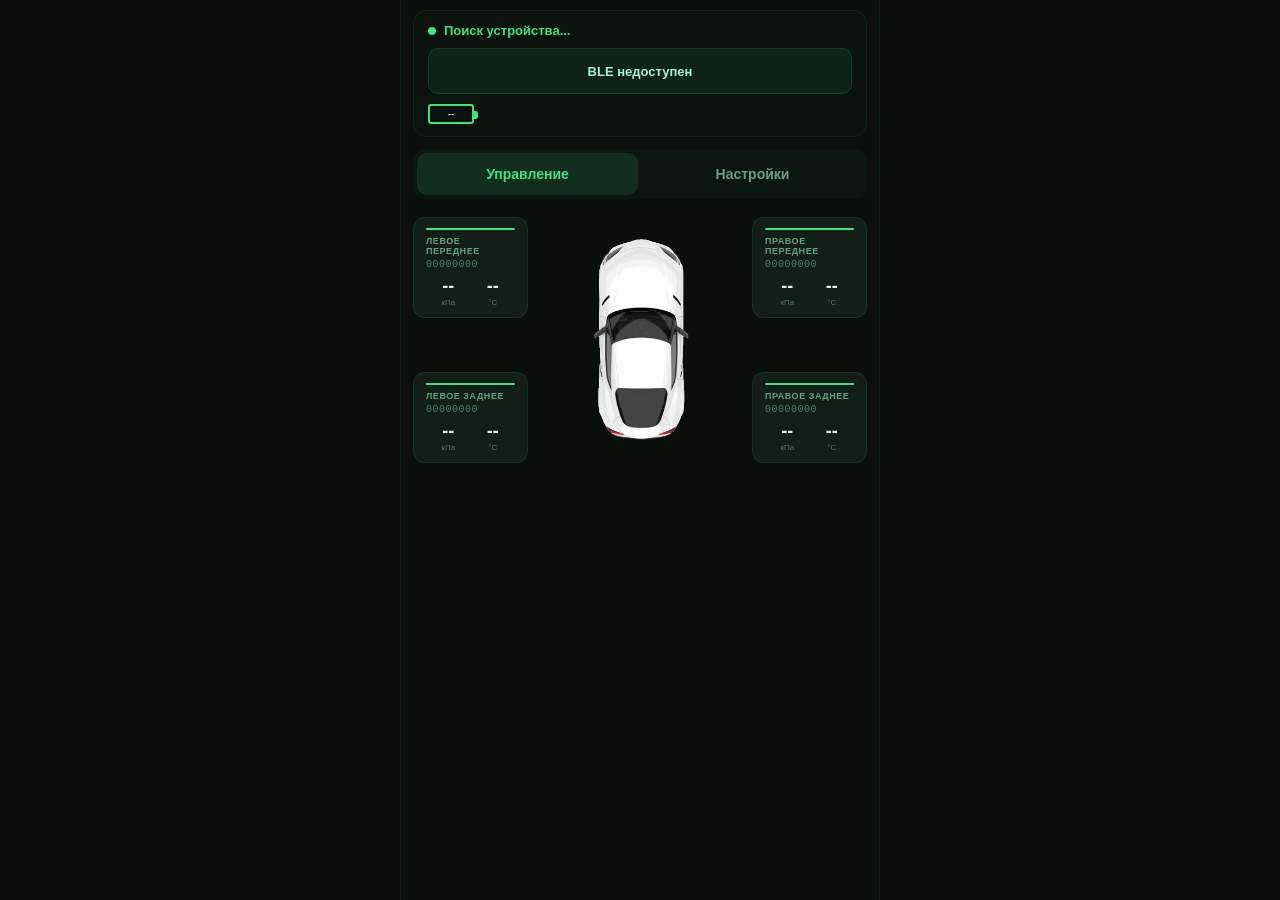
==== commit 186450f7: "fix(webapp): define --text color (black text), header layout wrap (scan button + battery no overlap)" ====
--- a/webapp/index.html
+++ b/webapp/index.html
@@ -20,8 +20,8 @@
     <div class="header-status">
       <div class="dot" id="conn-dot"></div>
       <span id="conn-text">Поиск устройства...</span>
-      <button id="btn-scan" class="btn btn-secondary btn-scan">Поиск</button>
-    </div>
+    </div>
+    <button id="btn-scan" class="btn btn-secondary btn-scan">Поиск</button>
     <div class="battery-icon" id="header-battery">
       <div class="battery-fill" style="width:0%"></div>
       <span class="battery-label">--</span>
--- a/webapp/style.css
+++ b/webapp/style.css
@@ -6,6 +6,7 @@
   --accent: #4ADE80;
   --accent-pressed: #3BBE6A;
   --accent-text: #A7F3D0;
+  --text: #E0F2E9;
   --text-primary: #E0F2E9;
   --text-secondary: #6B9E7F;
   --text-muted: #4A7C5F;
@@ -32,8 +33,8 @@
 /* ===== HEADER ===== */
 .header {
   display: flex;
-  align-items: center;
-  justify-content: space-between;
+  flex-wrap: wrap;
+  align-items: center;
   gap: 10px;
   background: rgba(74,222,128,0.02);
   border: 1px solid rgba(74,222,128,0.08);
@@ -228,6 +229,7 @@
   margin-bottom: 10px;
 }
 .row { display: flex; gap: 8px; align-items: flex-end; }
+.row + .btn { margin-top: 10px; }
 .field { flex: 1; min-width: 0; }
 .field label {
   display: block;
@@ -269,7 +271,7 @@
 input::placeholder { color: var(--text-muted); }
 
 input[type="radio"] { accent-color: var(--accent); }
-.radio-row { display: flex; gap: 24px; align-items: center; margin-bottom: 4px; }
+.radio-row { display: flex; gap: 24px; align-items: center; margin-bottom: 10px; }
 .radio-btn {
   display: flex;
   align-items: center;
@@ -325,7 +327,7 @@
 
 /* ===== LOG ===== */
 .log-box {
-  background: var(--bg_log);
+  background: var(--bg-log);
   border: 1px solid rgba(74,222,128,0.08);
   border-radius: 12px;
   height: 220px;
